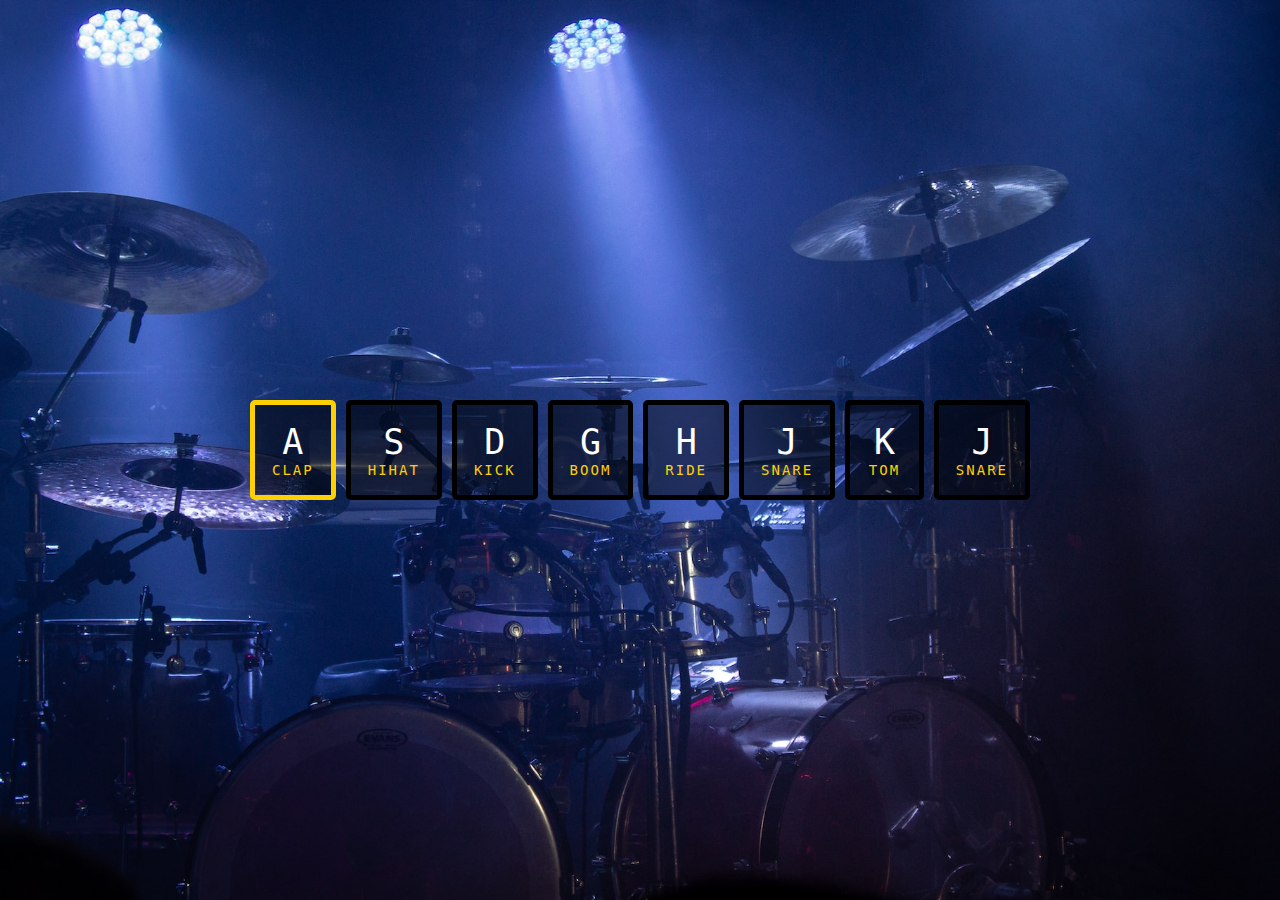
==== 01-DrumKit/index.html @ 45d64479 "ADD 01-drumkit html, css" ====
<!DOCTYPE html>
<html lang="en">
<head>
    <meta charset="UTF-8">
    <meta name="viewport" content="width=device-width, initial-scale=1.0">
    <link rel="stylesheet" href="./style.css">
    <title>01 - Drumkit</title>
</head>
<body>
    <section class="app">
        <div class="keys">
            <kbd class="key playing" data-key="65" data-sound="clap">a</kbd>
            <kbd class="key" data-sound="hihat" data-key="83">s</kbd>
            <kbd class="key" data-sound="kick" data-key="68">d</kbd>
            <kbd class="key" data-sound="boom" data-key="71">g</kbd>
            <kbd class="key" data-sound="ride" data-key="72">h</kbd>
            <kbd class="key" data-sound="snare" data-key="74">j</kbd>
            <kbd class="key" data-sound="tom" data-key="75">k</kbd>
            <kbd class="key" data-sound="snare">j</kbd>
        </div>
    </section>

    <script src="./app.js"></script>
</body>
</html>
---- 01-DrumKit/style.css ----
*,
*::before,
*::after {
    margin: 0;
    padding: 0;
    box-sizing: border-box;
}

:root {
    font-size: 10px;
    --primary-color: rgb(255, 208, 0);
}

body {
    font-family: 'Gill Sans', 'Gill Sans MT', Calibri, 'Trebuchet MS', sans-serif;
}

.app {
    width: 100;
    min-height: 100vh;
    display: flex;
    align-items: center;
    position: relative;
    background: url("./img/bg.jpg") no-repeat center / cover;
}

.app::before {
    content: "";
    width: 100%;
    height: 100%;
    background-color: rgba(0,0,0, .5);
    position: absolute;
    top: 0;
    left: 0;
    z-index: -1;
}

.keys {
    width: 90%;
    max-width: 80rem;


    display: flex;
    gap: 1rem;

    padding: 1rem;
    margin: 0 auto;
}

.key {
    padding: 1.7rem;
    flex: 1;

    font-size: 3.5rem;
    color: #fff;
    text-transform: uppercase;
    text-align: center;
    border: 5px solid black;
    border-radius: .5rem;

    position: relative;

    background-color: rgba(0,0,0, .5);

    transition: border-color 250ms ease-in-out;
}

.key::after {
    content: attr(data-sound);
    font-size: .4em;
    text-transform: uppercase;
    letter-spacing: 2px;
    color: var(--primary-color);

    display: block;
}

.key.playing {
    border-color: var(--primary-color);
}
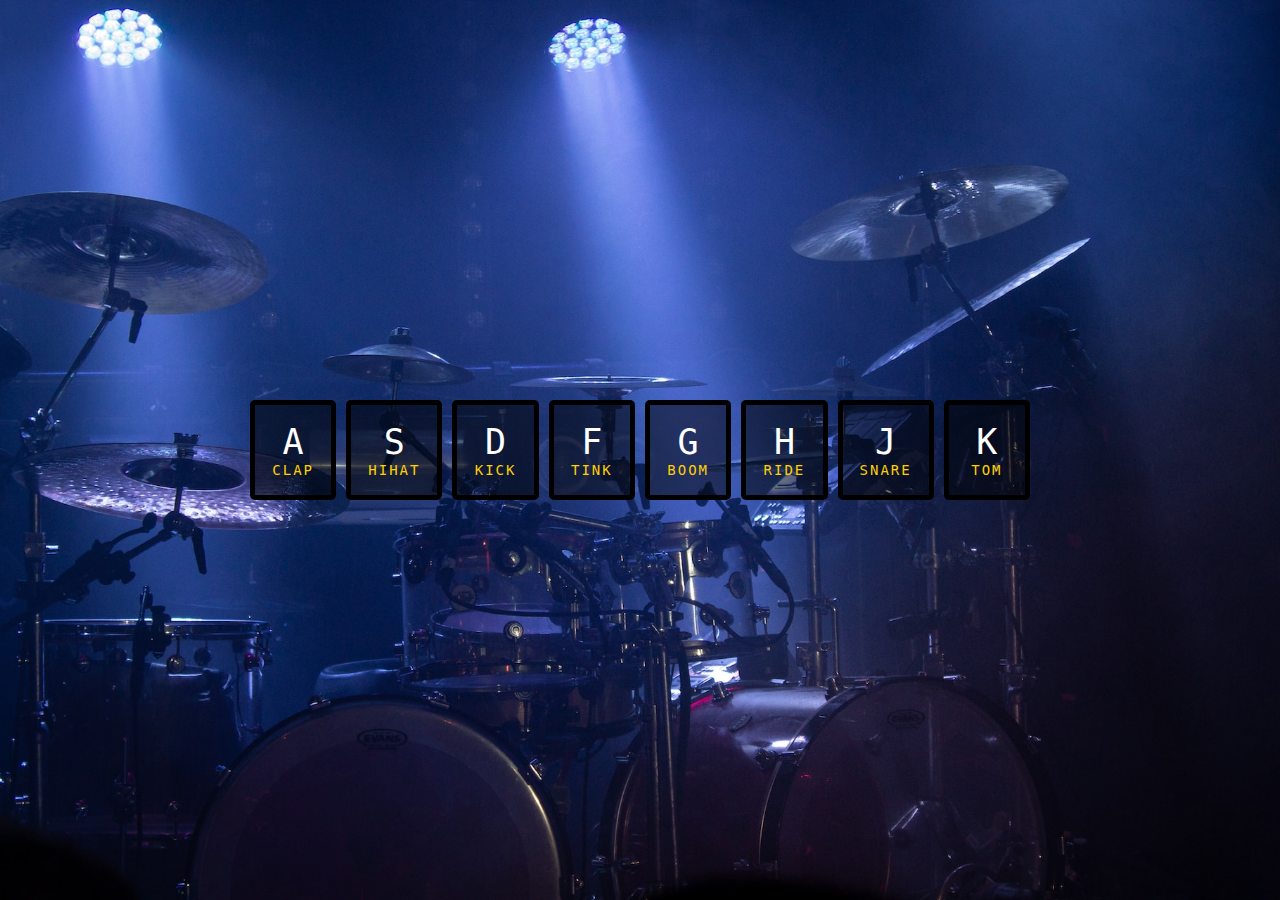
==== commit 6ab68ec0: "Finish day 1" ====
--- a/01-DrumKit/index.html
+++ b/01-DrumKit/index.html
@@ -9,16 +9,27 @@
 <body>
     <section class="app">
         <div class="keys">
-            <kbd class="key playing" data-key="65" data-sound="clap">a</kbd>
+            <kbd class="key" data-key="65" data-sound="clap">a</kbd>
             <kbd class="key" data-sound="hihat" data-key="83">s</kbd>
             <kbd class="key" data-sound="kick" data-key="68">d</kbd>
+            <kbd class="key" data-sound="tink" data-key="70">f</kbd>
             <kbd class="key" data-sound="boom" data-key="71">g</kbd>
             <kbd class="key" data-sound="ride" data-key="72">h</kbd>
             <kbd class="key" data-sound="snare" data-key="74">j</kbd>
             <kbd class="key" data-sound="tom" data-key="75">k</kbd>
-            <kbd class="key" data-sound="snare">j</kbd>
         </div>
     </section>
+
+    <div class="audio">
+        <audio src="./sounds/clap.wav" data-key="65"></audio>
+        <audio src="./sounds/hihat.wav" data-key="83"></audio>
+        <audio src="./sounds/kick.wav" data-key="68"></audio>
+        <audio src="./sounds/boom.wav" data-key="71"></audio>
+        <audio src="./sounds/ride.wav" data-key="72"></audio>
+        <audio src="./sounds/snare.wav" data-key="74"></audio>
+        <audio src="./sounds/tom.wav" data-key="75"></audio>
+        <audio src="./sounds/tink.wav" data-key="70"></audio>
+    </div>
 
     <script src="./app.js"></script>
 </body>
--- a/01-DrumKit/style.css
+++ b/01-DrumKit/style.css
@@ -62,7 +62,7 @@
 
     background-color: rgba(0,0,0, .5);
 
-    transition: border-color 250ms ease-in-out;
+    transition: border-color 350ms ease-in-out;
 }
 
 .key::after {
